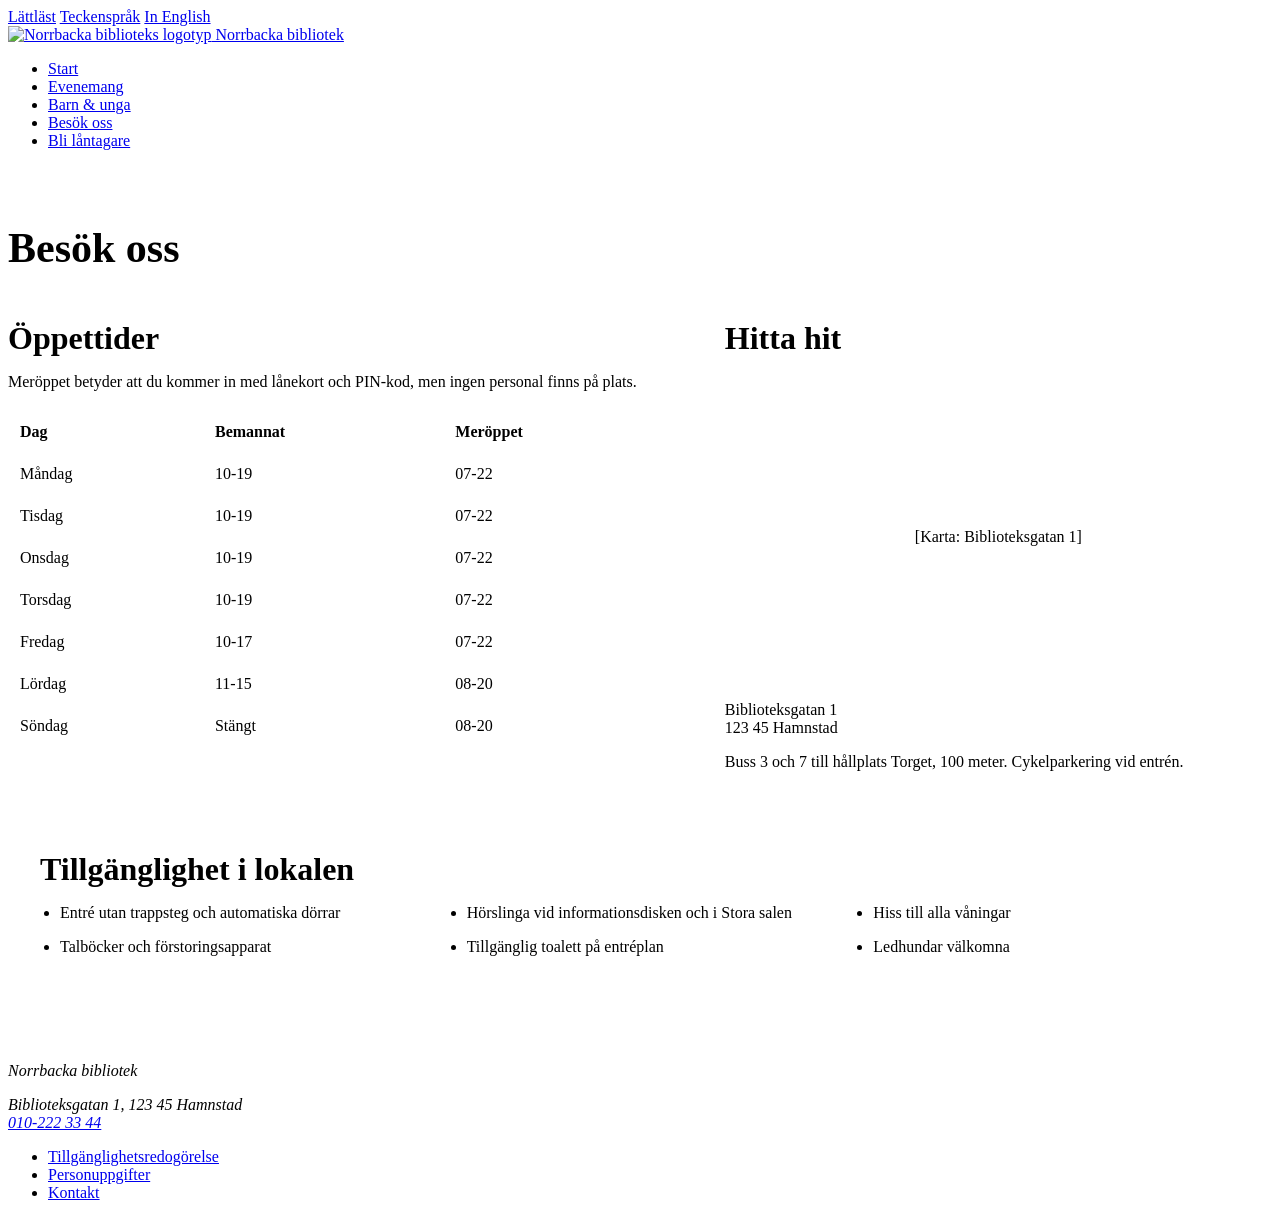
==== besok.html @ d977a83a "la till besök men ska förmodligen ändra lite divs senare" ====
<!DOCTYPE html>
<html lang="sv">
<head>
    <meta charset="UTF-8">
    <meta name="viewport" content="width=device-width, initial-scale=1.0">
    <title>Besök oss</title>

    <link rel="stylesheet" href="base.css">
    <link rel="stylesheet" href="besok.css">
</head>

<body>

    <div class="utility">
        <div class="content">
            <a href="#">Lättläst</a>
            <a href="#">Teckenspråk</a>
            <a href="#" lang="en">In English</a>
        </div>
    </div>

    <header class="header">
        <div class="content">

            <a class="logo" href="index.html">
                <img src="logo.png" alt="Norrbacka biblioteks logotyp">
                Norrbacka bibliotek
            </a>

            <nav class="nav">
                <ul>
                    <li><a href="index.html">Start</a></li>
                    <li><a href="#">Evenemang</a></li>
                    <li><a href="unga.html">Barn & unga</a></li>
                    <li><a href="besok.html" aria-current="page">Besök oss</a></li>
                    <li><a href="#">Bli låntagare</a></li>
                </ul>
            </nav>

        </div>
    </header>


    <main>

        <section class="visit-section">
            <div class="content">

                <h1>Besök oss</h1>

                <div class="visit-grid">

                    <section class="opening-hours">

                        <h2>Öppettider</h2>

                        <p>
                            Meröppet betyder att du kommer in med lånekort och PIN-kod,
                            men ingen personal finns på plats.
                        </p>

                        <table>
                            <thead>
                                <tr>
                                    <th>Dag</th>
                                    <th>Bemannat</th>
                                    <th>Meröppet</th>
                                </tr>
                            </thead>

                            <tbody>
                                <tr>
                                    <td>Måndag</td>
                                    <td>10-19</td>
                                    <td>07-22</td>
                                </tr>

                                <tr>
                                    <td>Tisdag</td>
                                    <td>10-19</td>
                                    <td>07-22</td>
                                </tr>

                                <tr>
                                    <td>Onsdag</td>
                                    <td>10-19</td>
                                    <td>07-22</td>
                                </tr>

                                <tr>
                                    <td>Torsdag</td>
                                    <td>10-19</td>
                                    <td>07-22</td>
                                </tr>

                                <tr>
                                    <td>Fredag</td>
                                    <td>10-17</td>
                                    <td>07-22</td>
                                </tr>

                                <tr>
                                    <td>Lördag</td>
                                    <td>11-15</td>
                                    <td>08-20</td>
                                </tr>

                                <tr>
                                    <td>Söndag</td>
                                    <td>Stängt</td>
                                    <td>08-20</td>
                                </tr>
                            </tbody>
                        </table>

                    </section>


                    <section class="find-us">

                        <h2>Hitta hit</h2>

                        <div class="map">
                            <p>[Karta: Biblioteksgatan 1]</p>
                        </div>

                        <p>
                            Biblioteksgatan 1<br>
                            123 45 Hamnstad
                        </p>

                        <p>
                            Buss 3 och 7 till hållplats Torget, 100 meter.
                            Cykelparkering vid entrén.
                        </p>

                    </section>

                </div>


                <section class="accessibility">

                    <h2>Tillgänglighet i lokalen</h2>

                    <ul>
                        <li>Entré utan trappsteg och automatiska dörrar</li>
                        <li>Hörslinga vid informationsdisken och i Stora salen</li>
                        <li>Hiss till alla våningar</li>
                        <li>Talböcker och förstoringsapparat</li>
                        <li>Tillgänglig toalett på entréplan</li>
                        <li>Ledhundar välkomna</li>
                    </ul>

                </section>

            </div>
        </section>

    </main>


    <footer class="footer">
        <div class="content">

            <address>
                <p class="footer-name">Norrbacka bibliotek</p>
                Biblioteksgatan 1, 123 45 Hamnstad<br>
                <a href="tel:+46102223344">010-222 33 44</a>
            </address>

            <ul class="footer-links">
                <li><a href="#">Tillgänglighetsredogörelse</a></li>
                <li><a href="#">Personuppgifter</a></li>
                <li><a href="#">Kontakt</a></li>
            </ul>

        </div>
    </footer>

</body>
</html>
---- besok.css ----
/* ----------------------------------------------------------- */
/* Besök oss */
/* Mobile first */
/* ----------------------------------------------------------- */

.visit-section {
    padding-block: 40px;
}

.visit-section h1 {
    margin: 0 0 40px;
    font-size: 36px;
}

.visit-grid {
    display: grid;
    grid-template-columns: 1fr;
    gap: 40px;
}


/* ----------------------------------------------------------- */
/* Öppettider */
/* ----------------------------------------------------------- */

.opening-hours h2,
.find-us h2,
.accessibility h2 {
    margin: 0 0 16px;
    font-size: 28px;
}

.opening-hours > p {
    margin: 0 0 20px;
}

.opening-hours table {
    width: 100%;
    border-collapse: collapse;
}

.opening-hours th,
.opening-hours td {
    padding: 12px;
    text-align: left;
}

.opening-hours thead {
    background-color: var(--color-dark);
    color: var(--color-bg-text);
}

.opening-hours tbody tr {
    border-bottom: 1px solid var(--color-border);
}

.opening-hours tbody tr:nth-child(even) {
    background-color: var(--color-surface);
}


/* ----------------------------------------------------------- */
/* Hitta hit */
/* ----------------------------------------------------------- */

.map {
    min-height: 220px;
    background-color: var(--color-surface);
    border-radius: 5px;

    display: flex;
    justify-content: center;
    align-items: center;

    text-align: center;
    padding: 16px;
}

.find-us p {
    margin: 16px 0 0;
}


/* ----------------------------------------------------------- */
/* Tillgänglighet */
/* ----------------------------------------------------------- */

.accessibility {
    margin-top: 40px;
    padding: 24px;
    background-color: var(--color-surface);
    border-radius: 5px;
}

.accessibility ul {
    margin: 0;
    padding-left: 20px;

    display: grid;
    grid-template-columns: 1fr;
    gap: 12px;
}


/* ----------------------------------------------------------- */
/* Tablet */
/* ----------------------------------------------------------- */

@media (min-width: 640px) {

    .visit-section {
        padding-block: 48px;
    }

    .visit-section h1 {
        font-size: 40px;
    }

    .map {
        min-height: 260px;
    }

    .accessibility {
        padding: 28px;
    }

    .accessibility ul {
        grid-template-columns: repeat(2, 1fr);
        gap: 12px 32px;
    }
}


/* ----------------------------------------------------------- */
/* Desktop */
/* ----------------------------------------------------------- */

@media (min-width: 832px) {

    .visit-section {
        padding-block: 58px;
    }

    .visit-section h1 {
        margin-bottom: 48px;
        font-size: 42px;
    }

    .visit-grid {
        grid-template-columns: 1.1fr 0.9fr;
        gap: 48px;
        align-items: start;
    }

    .opening-hours h2,
    .find-us h2,
    .accessibility h2 {
        font-size: 32px;
    }

    .map {
        min-height: 280px;
    }

    .accessibility {
        margin-top: 48px;
        padding: 32px;
    }

    .accessibility ul {
        grid-template-columns: repeat(3, 1fr);
        gap: 16px 40px;
    }
}
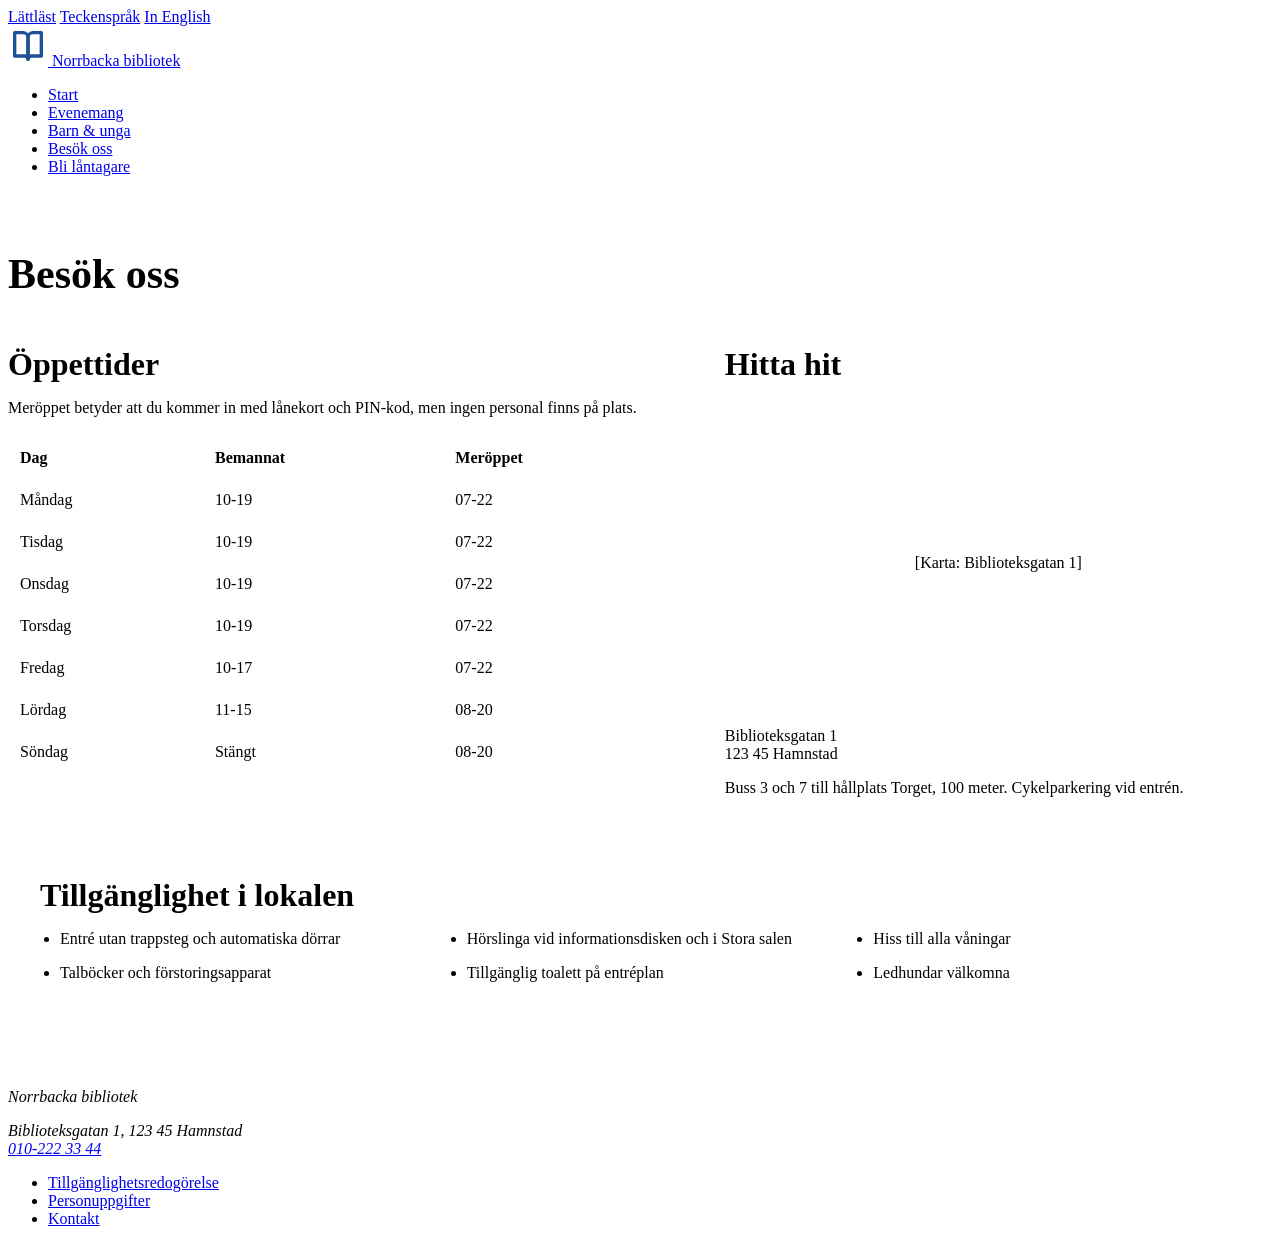
==== commit c0648868: "add icon" ====
--- a/besok.html
+++ b/besok.html
@@ -23,7 +23,7 @@
         <div class="content">
 
             <a class="logo" href="index.html">
-                <img src="logo.png" alt="Norrbacka biblioteks logotyp">
+                <img src="norrbacka-ikon.svg" alt="Norrbacka biblioteks logotyp">
                 Norrbacka bibliotek
             </a>
 
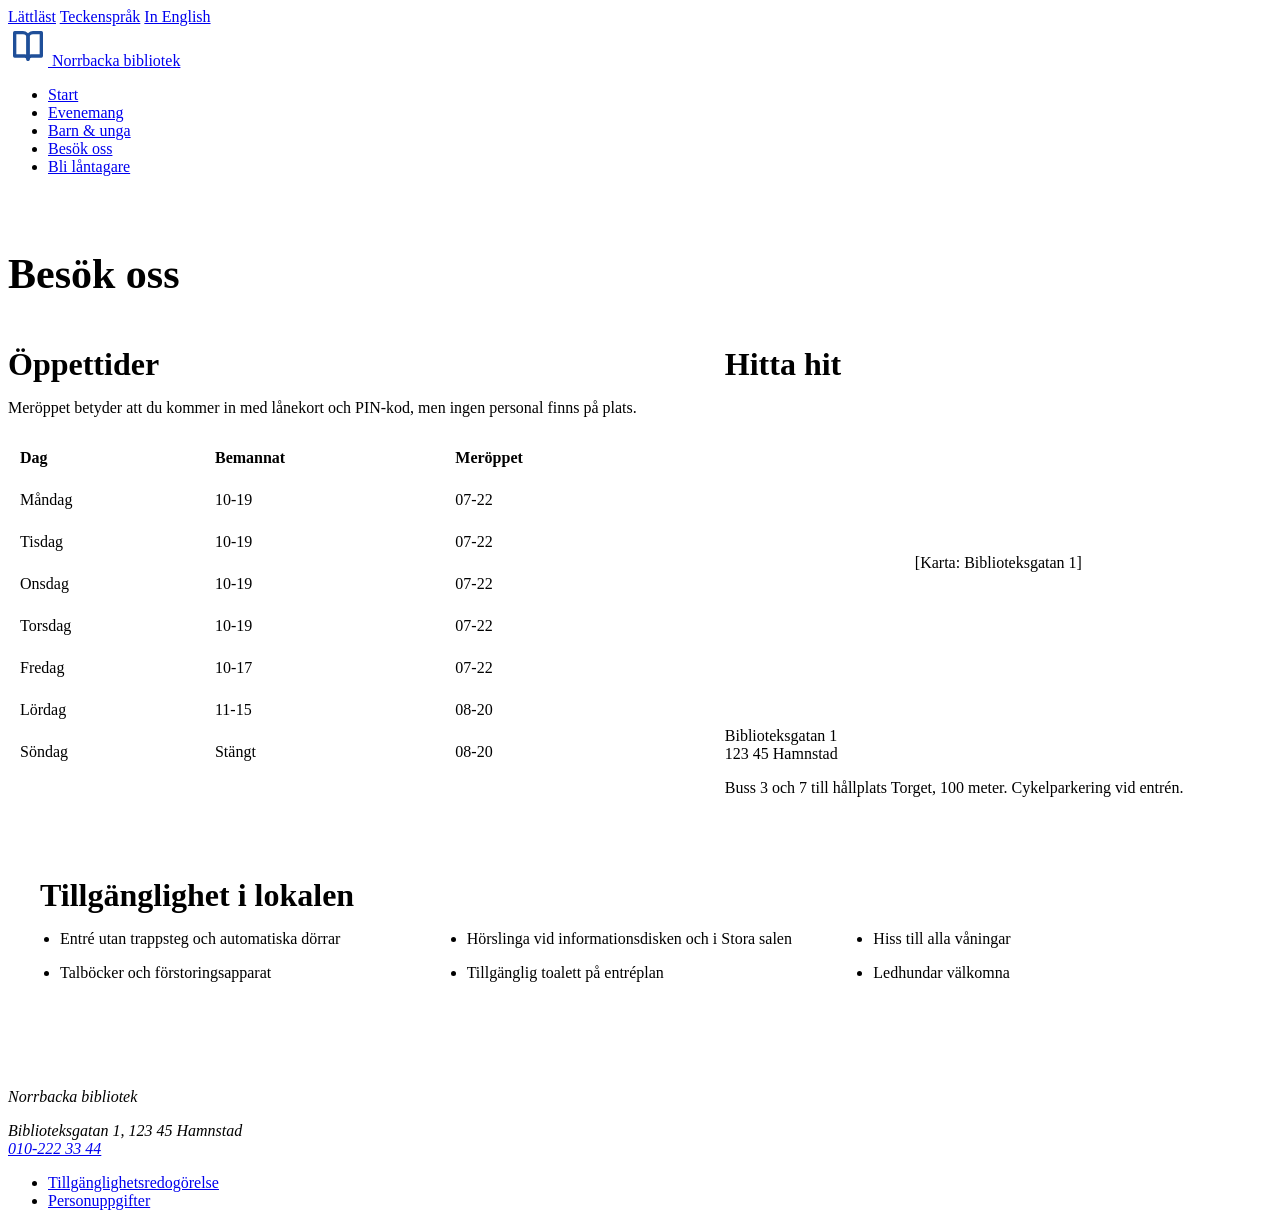
==== commit df431952: "some chages to footer" ====
--- a/besok.html
+++ b/besok.html
@@ -172,7 +172,6 @@
             <ul class="footer-links">
                 <li><a href="#">Tillgänglighetsredogörelse</a></li>
                 <li><a href="#">Personuppgifter</a></li>
-                <li><a href="#">Kontakt</a></li>
             </ul>
 
         </div>
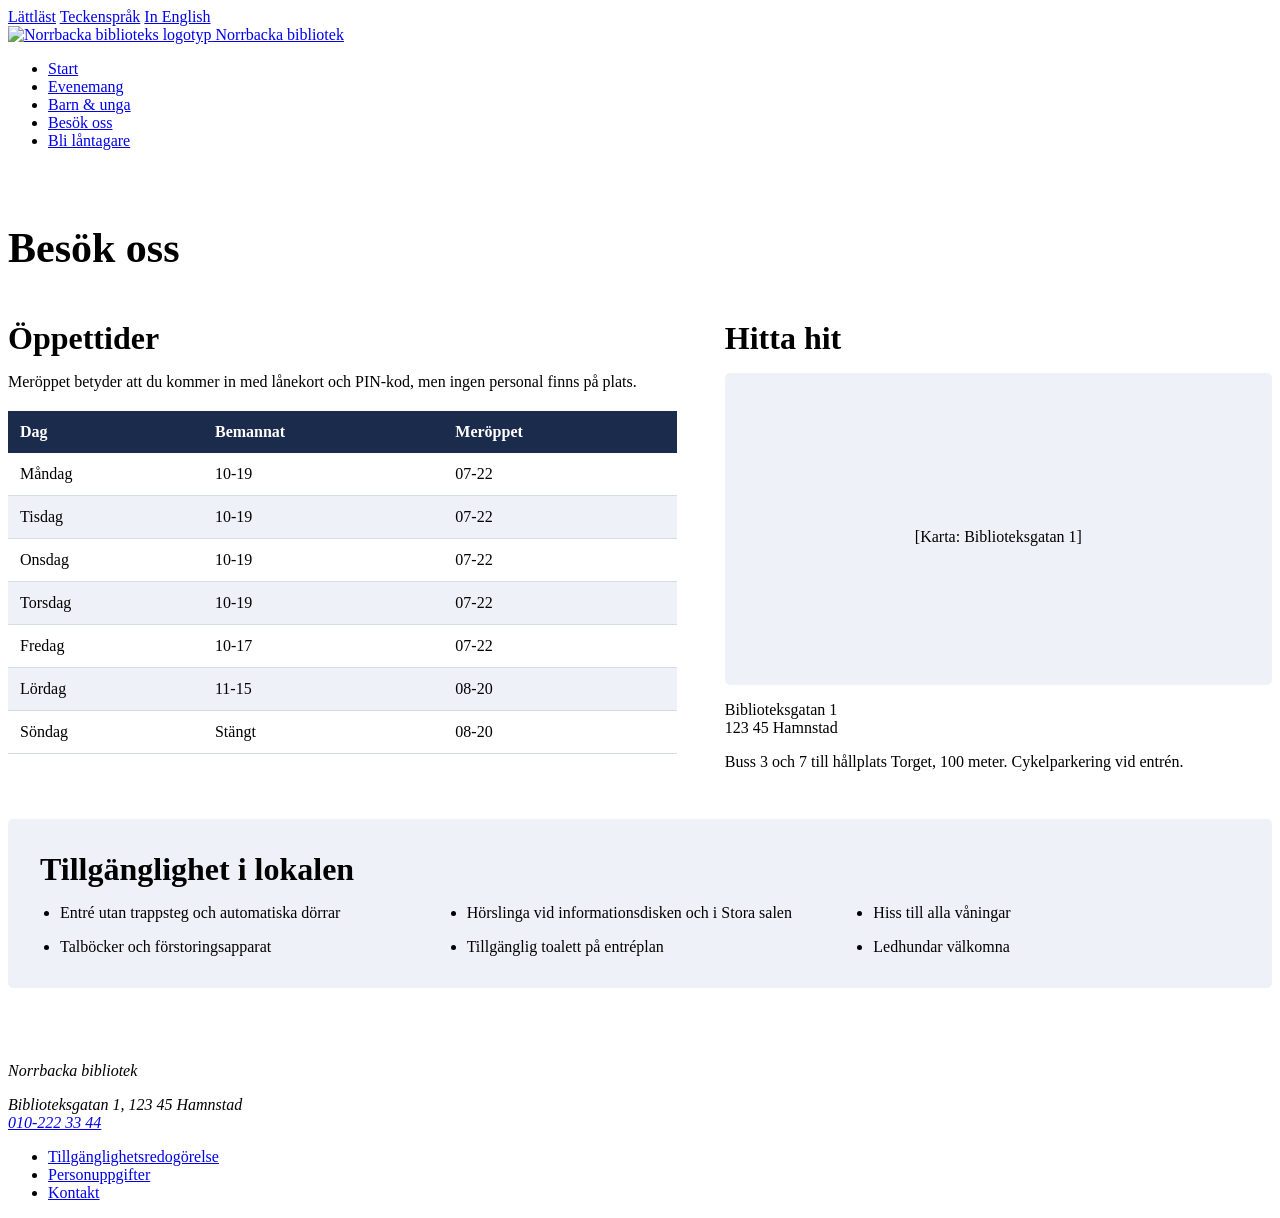
==== commit 0d3fd85c: "i" ====
--- a/besok.html
+++ b/besok.html
@@ -5,8 +5,9 @@
     <meta name="viewport" content="width=device-width, initial-scale=1.0">
     <title>Besök oss</title>
 
-    <link rel="stylesheet" href="base.css">
+     <link rel="stylesheet" href="./styles/base.css">
     <link rel="stylesheet" href="besok.css">
+    <link rel="stylesheet" href="main.css">
 </head>
 
 <body>
@@ -23,17 +24,17 @@
         <div class="content">
 
             <a class="logo" href="index.html">
-                <img src="norrbacka-ikon.svg" alt="Norrbacka biblioteks logotyp">
+                <img src="logo.png" alt="Norrbacka biblioteks logotyp">
                 Norrbacka bibliotek
             </a>
 
             <nav class="nav">
                 <ul>
-                    <li><a href="index.html">Start</a></li>
-                    <li><a href="#">Evenemang</a></li>
+                    <li><a href="Startsida.html">Start</a></li>
+                    <li><a href="Evenemang.html">Evenemang</a></li>
                     <li><a href="unga.html">Barn & unga</a></li>
                     <li><a href="besok.html" aria-current="page">Besök oss</a></li>
-                    <li><a href="#">Bli låntagare</a></li>
+                    <li><a href="lantagare.html">Bli låntagare</a></li>
                 </ul>
             </nav>
 
@@ -172,6 +173,7 @@
             <ul class="footer-links">
                 <li><a href="#">Tillgänglighetsredogörelse</a></li>
                 <li><a href="#">Personuppgifter</a></li>
+                <li><a href="#">Kontakt</a></li>
             </ul>
 
         </div>
--- a/main.css
+++ b/main.css
@@ -0,0 +1,15 @@
+@import url('https://fonts.googleapis.com/css2?family=Atkinson+Hyperlegible:ital,wght@0,400;0,700;1,400;1,700&display=swap');
+@import url('https://fonts.googleapis.com/css2?family=Literata:ital,opsz,wght@0,7..72,200..900;1,7..72,200..900&display=swap');
+
+:root {
+  --color-bg-text: #ffffff;
+  --color-dark: #1b2b4b;
+  --color-accent: #1f4f99;
+  --color-highlight: #f3c64b; 
+  --color-surface: #eef2f8;
+  --color-border: #d5dce8;
+  --color-muted: #5b6b88; 
+  --color-success: #1a6b3c; 
+  --font-heading: "Literata", Georgia, serif;
+  --font-body: "Atkinson Hyperlegible", system-ui, Arial, sans-serif;
+  }
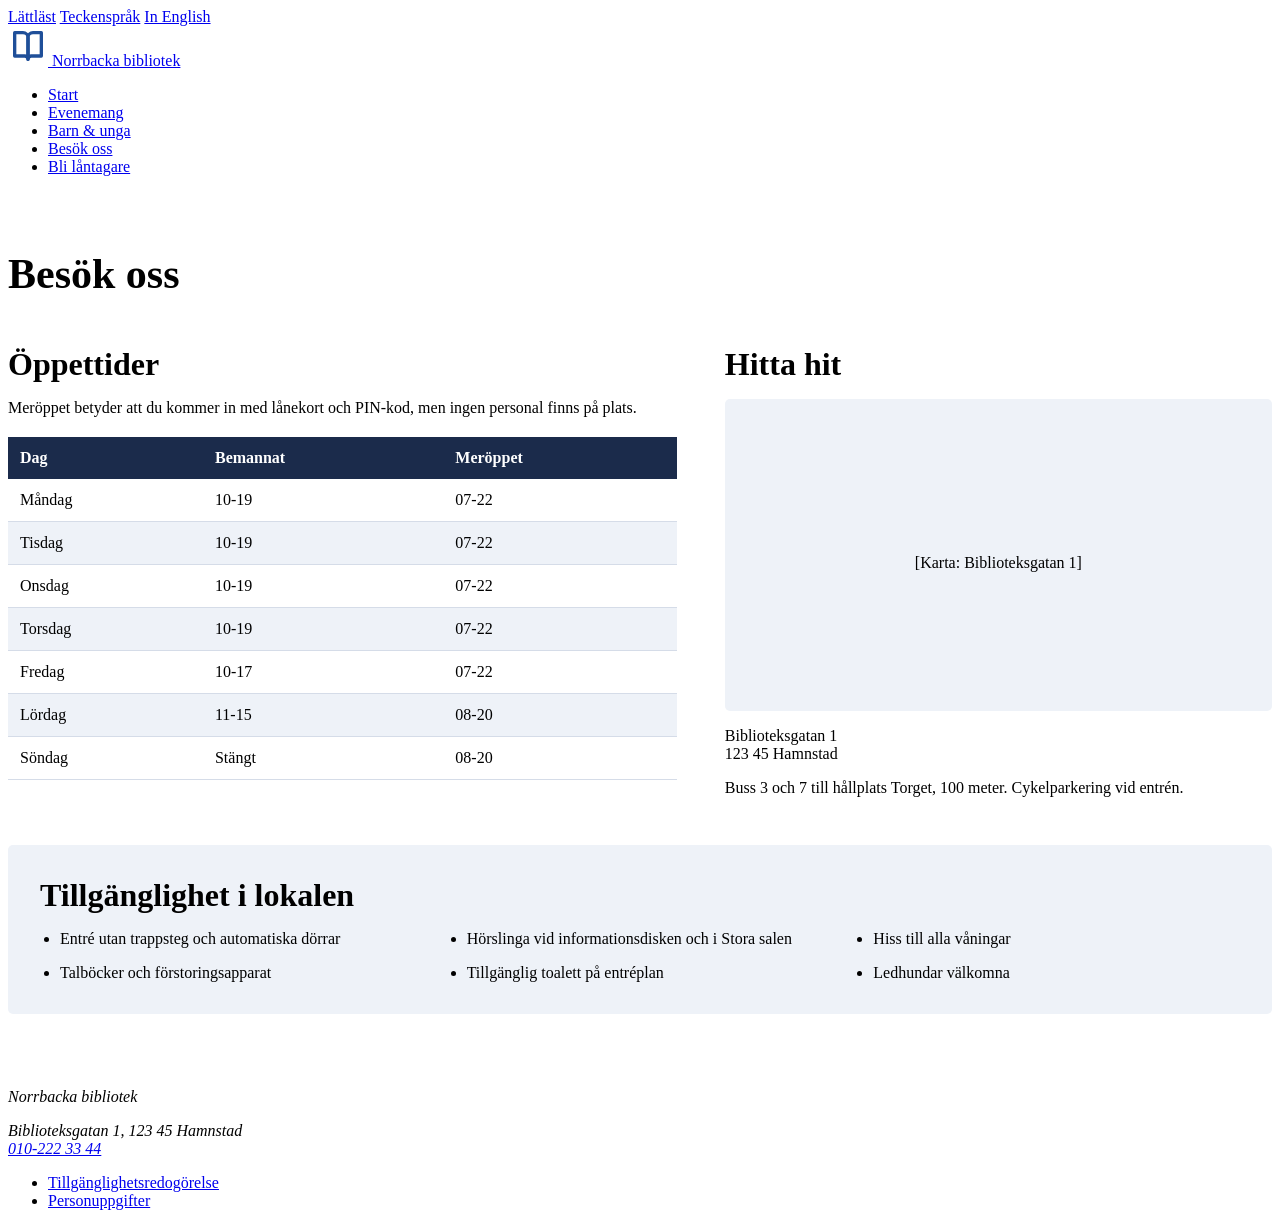
==== commit 02d17145: "Merge branch 'tanjim'" ====
--- a/besok.html
+++ b/besok.html
@@ -24,7 +24,7 @@
         <div class="content">
 
             <a class="logo" href="index.html">
-                <img src="logo.png" alt="Norrbacka biblioteks logotyp">
+                <img src="norrbacka-ikon.svg" alt="Norrbacka biblioteks logotyp">
                 Norrbacka bibliotek
             </a>
 
@@ -173,7 +173,6 @@
             <ul class="footer-links">
                 <li><a href="#">Tillgänglighetsredogörelse</a></li>
                 <li><a href="#">Personuppgifter</a></li>
-                <li><a href="#">Kontakt</a></li>
             </ul>
 
         </div>
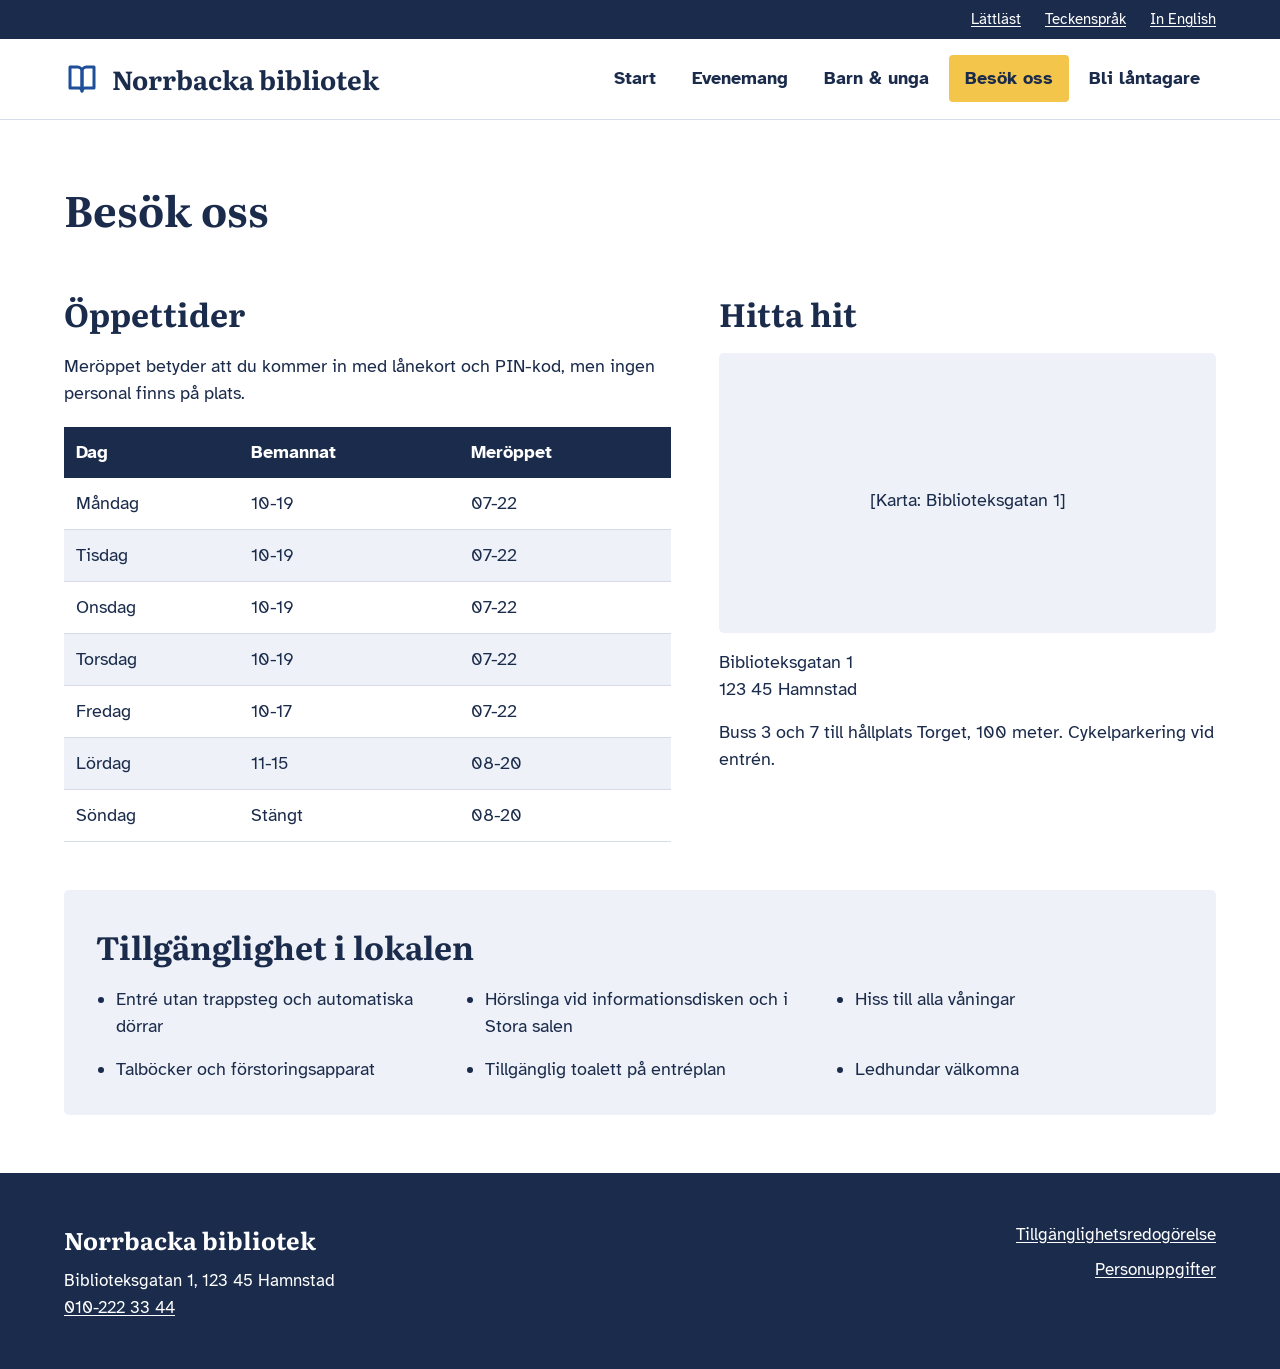
==== commit d53a134e: "Fixade namn på css fil länk" ====
--- a/besok.html
+++ b/besok.html
@@ -5,7 +5,7 @@
     <meta name="viewport" content="width=device-width, initial-scale=1.0">
     <title>Besök oss</title>
 
-     <link rel="stylesheet" href="./styles/base.css">
+     <link rel="stylesheet" href="./Styles/base.css">
     <link rel="stylesheet" href="besok.css">
     <link rel="stylesheet" href="main.css">
 </head>
@@ -30,7 +30,7 @@
 
             <nav class="nav">
                 <ul>
-                    <li><a href="Startsida.html">Start</a></li>
+                    <li><a href="index.html">Start</a></li>
                     <li><a href="Evenemang.html">Evenemang</a></li>
                     <li><a href="unga.html">Barn & unga</a></li>
                     <li><a href="besok.html" aria-current="page">Besök oss</a></li>
--- a/Styles/base.css
+++ b/Styles/base.css
@@ -0,0 +1,235 @@
+@charset "UTF-8";
+* {
+  box-sizing: border-box;
+}
+
+body {
+  margin: 0;
+}
+
+body {
+  font-family: "Atkinson Hyperlegible", system-ui, Arial, sans-serif;
+  font-size: 18px;
+  line-height: 1.5;
+  color: #1b2b4b;
+  background-color: #ffffff;
+}
+
+h1, h2, h3, h4, h5, h6 {
+  font-family: "Literata", Georgia, serif;
+  font-weight: 700;
+}
+
+.content {
+  width: 100%;
+  max-width: 1200px;
+  margin-inline: auto;
+  padding-inline: 16px;
+}
+
+a:focus-visible {
+  outline: 3px solid #f3c64b;
+  outline-offset: 3px;
+  border-radius: 2px;
+}
+
+.utility {
+  display: none;
+  background-color: #1b2b4b;
+  color: #ffffff;
+  font-size: 15px;
+}
+.utility .content {
+  display: flex;
+  flex-wrap: wrap;
+  gap: 8px 20px;
+  padding-block: 8px;
+}
+.utility a {
+  color: inherit;
+  text-decoration: underline;
+  text-underline-offset: 2px;
+}
+.utility a:hover {
+  text-decoration-thickness: 2px;
+}
+.utility a:focus-visible {
+  outline: 3px solid #f3c64b;
+  outline-offset: 3px;
+  border-radius: 2px;
+}
+
+.header {
+  position: relative;
+  background-color: #ffffff;
+  border-bottom: 1px solid #d5dce8;
+}
+.header .content {
+  display: flex;
+  justify-content: space-between;
+  align-items: center;
+  gap: 16px;
+  min-height: 12px;
+}
+
+.logo {
+  display: inline-flex;
+  align-items: center;
+  gap: 12px;
+  font-family: "Literata", Georgia, serif;
+  font-size: 20px;
+  font-weight: 700;
+  line-height: 1.2;
+  color: #1b2b4b;
+  text-decoration: none;
+}
+.logo img {
+  width: auto;
+  height: 28px;
+  display: block;
+}
+
+.nav summary {
+  padding: 8px 14px;
+  border: 2px solid #ffffff;
+  border-radius: 4px;
+  background-color: #1b2b4b;
+  color: #ffffff;
+  font-weight: 700;
+  list-style: none;
+  cursor: pointer;
+}
+.nav summary ::before {
+  content: "☰ ";
+}
+.nav summary:hover {
+  background-color: #1f4f99;
+}
+.nav summary:focus-visible {
+  outline: 3px solid #f3c64b;
+  outline-offset: 3px;
+}
+.nav details[open] summary::before {
+  content: "✕ ";
+}
+.nav ul {
+  position: relative;
+  top: 100%;
+  left: 0;
+  right: 0;
+  z-index: 10;
+  margin: 0;
+  padding: 0 16px 16px;
+  list-style: none;
+  background-color: #ffffff;
+  border-bottom: #d5dce8;
+}
+.nav a {
+  display: block;
+  padding: 16px;
+  border-radius: 4px;
+  color: #1b2b4b;
+  text-decoration: none;
+  font-weight: 700;
+}
+.nav a[aria-current=page] {
+  background-color: #f3c64b;
+}
+
+.footer {
+  background-color: #1b2b4b;
+  color: #ffffff;
+  font-size: 16px;
+  padding-block: 32px;
+  line-height: 1.6;
+}
+.footer .content {
+  display: flex;
+  flex-direction: column;
+  align-items: flex-start;
+  gap: 24px;
+}
+.footer address {
+  font-style: normal;
+}
+.footer a {
+  color: #ffffff;
+  text-decoration: underline;
+  text-underline-offset: 2px;
+}
+.footer a:hover {
+  text-decoration-thickness: 2px;
+}
+.footer-name {
+  margin: 0 0 8px;
+  font-family: "Literata", Georgia, serif;
+  font-size: 22px;
+  font-weight: 700;
+}
+.footer-links {
+  display: none;
+  flex-direction: column;
+  gap: 8px;
+  margin: 0;
+  padding: 0;
+  list-style: none;
+}
+
+@media (min-width: 640px) {
+  .content {
+    padding-inline: 24px;
+  }
+  .utility {
+    display: block;
+  }
+  .utility .content {
+    justify-content: flex-end;
+    gap: 24px;
+  }
+  .footer {
+    padding-block: 48px;
+    font-size: 17px;
+  }
+  .footer .content {
+    flex-direction: row;
+    justify-content: space-between;
+    gap: 32px;
+  }
+  .footer-name {
+    font-size: 24px;
+  }
+  .footer-links {
+    display: flex;
+    text-align: right;
+  }
+}
+@media (min-width: 832px) {
+  .header .content {
+    gap: 32px;
+    min-height: 80px;
+    padding-block: 0;
+  }
+  .logo {
+    font-size: 26px;
+  }
+  .logo img {
+    height: 36px;
+  }
+  .nav summary {
+    display: none;
+  }
+  .nav details::details-content {
+    content-visibility: visible;
+    display: block;
+  }
+  .nav ul {
+    position: static;
+    display: flex;
+    gap: 4px;
+    padding: 0;
+    border: 0;
+  }
+  .nav a {
+    padding: 10px 16px;
+  }
+}/*# sourceMappingURL=base.css.map */
